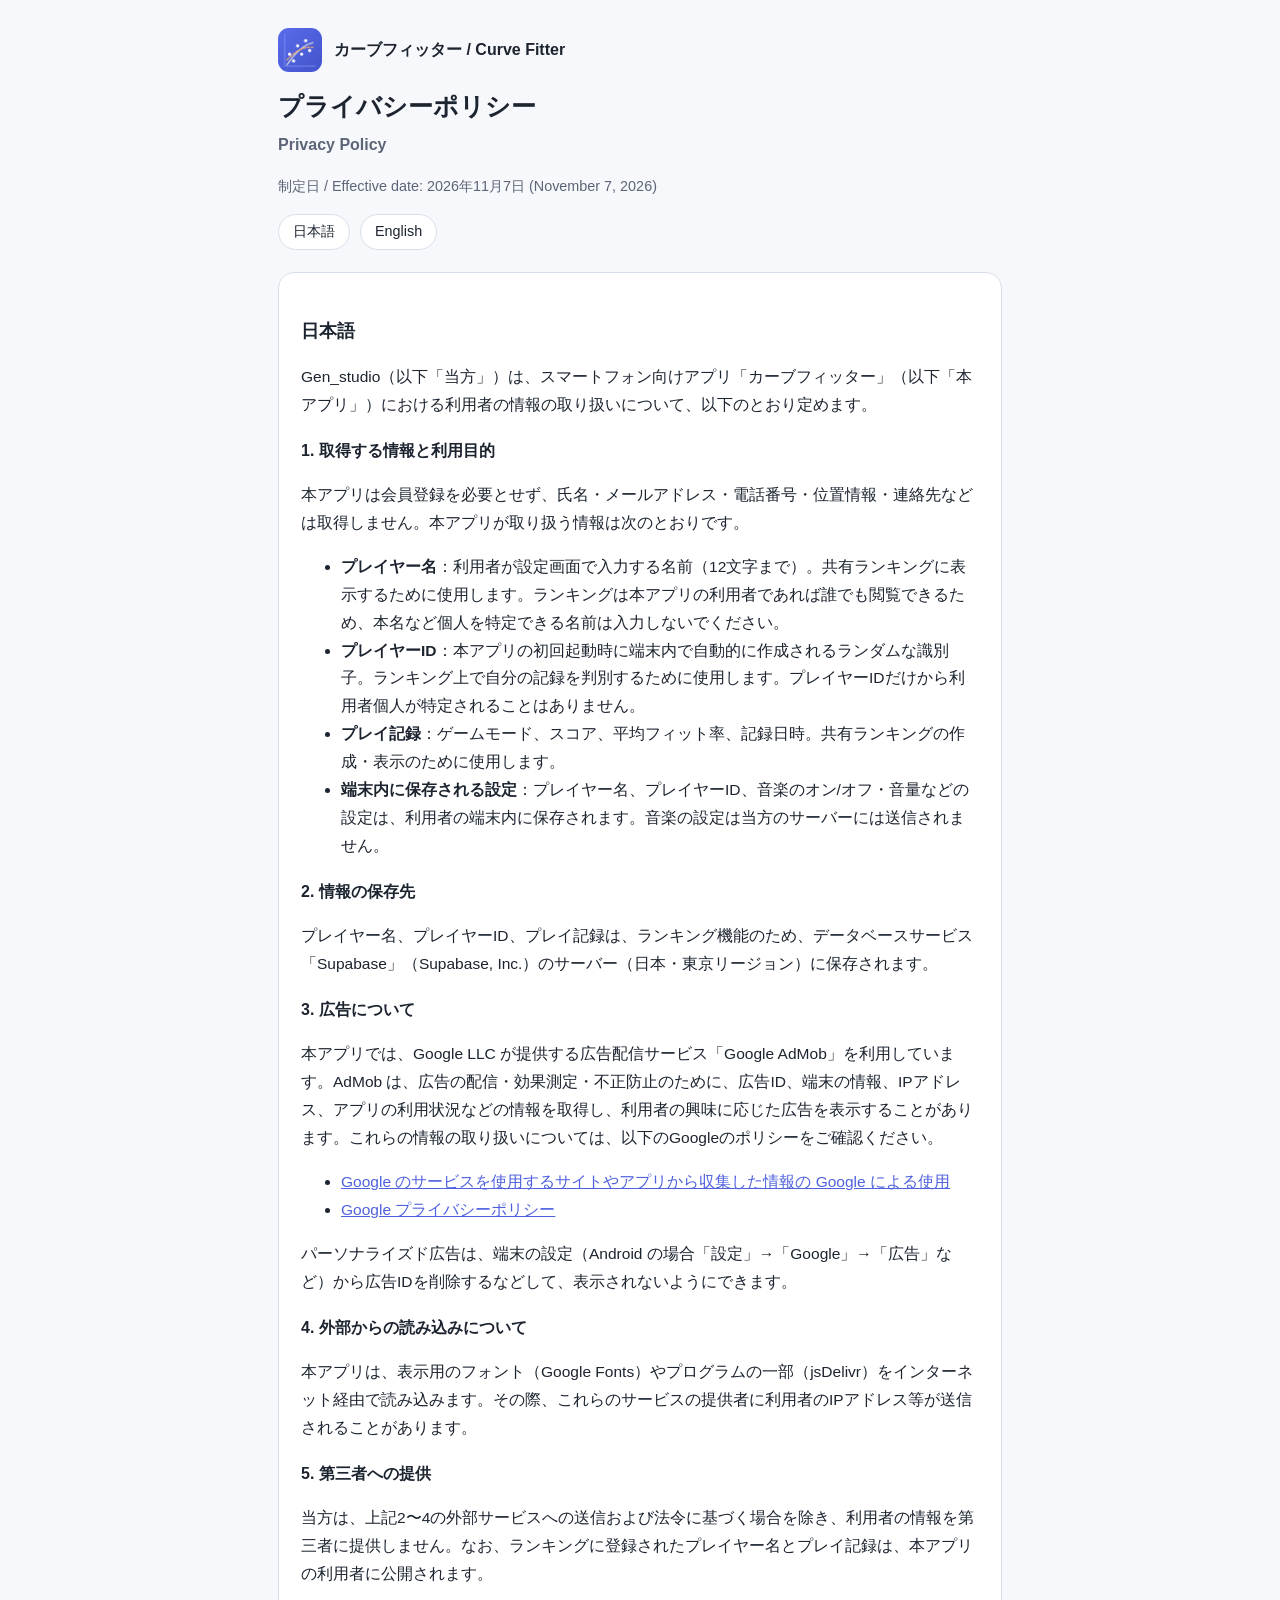
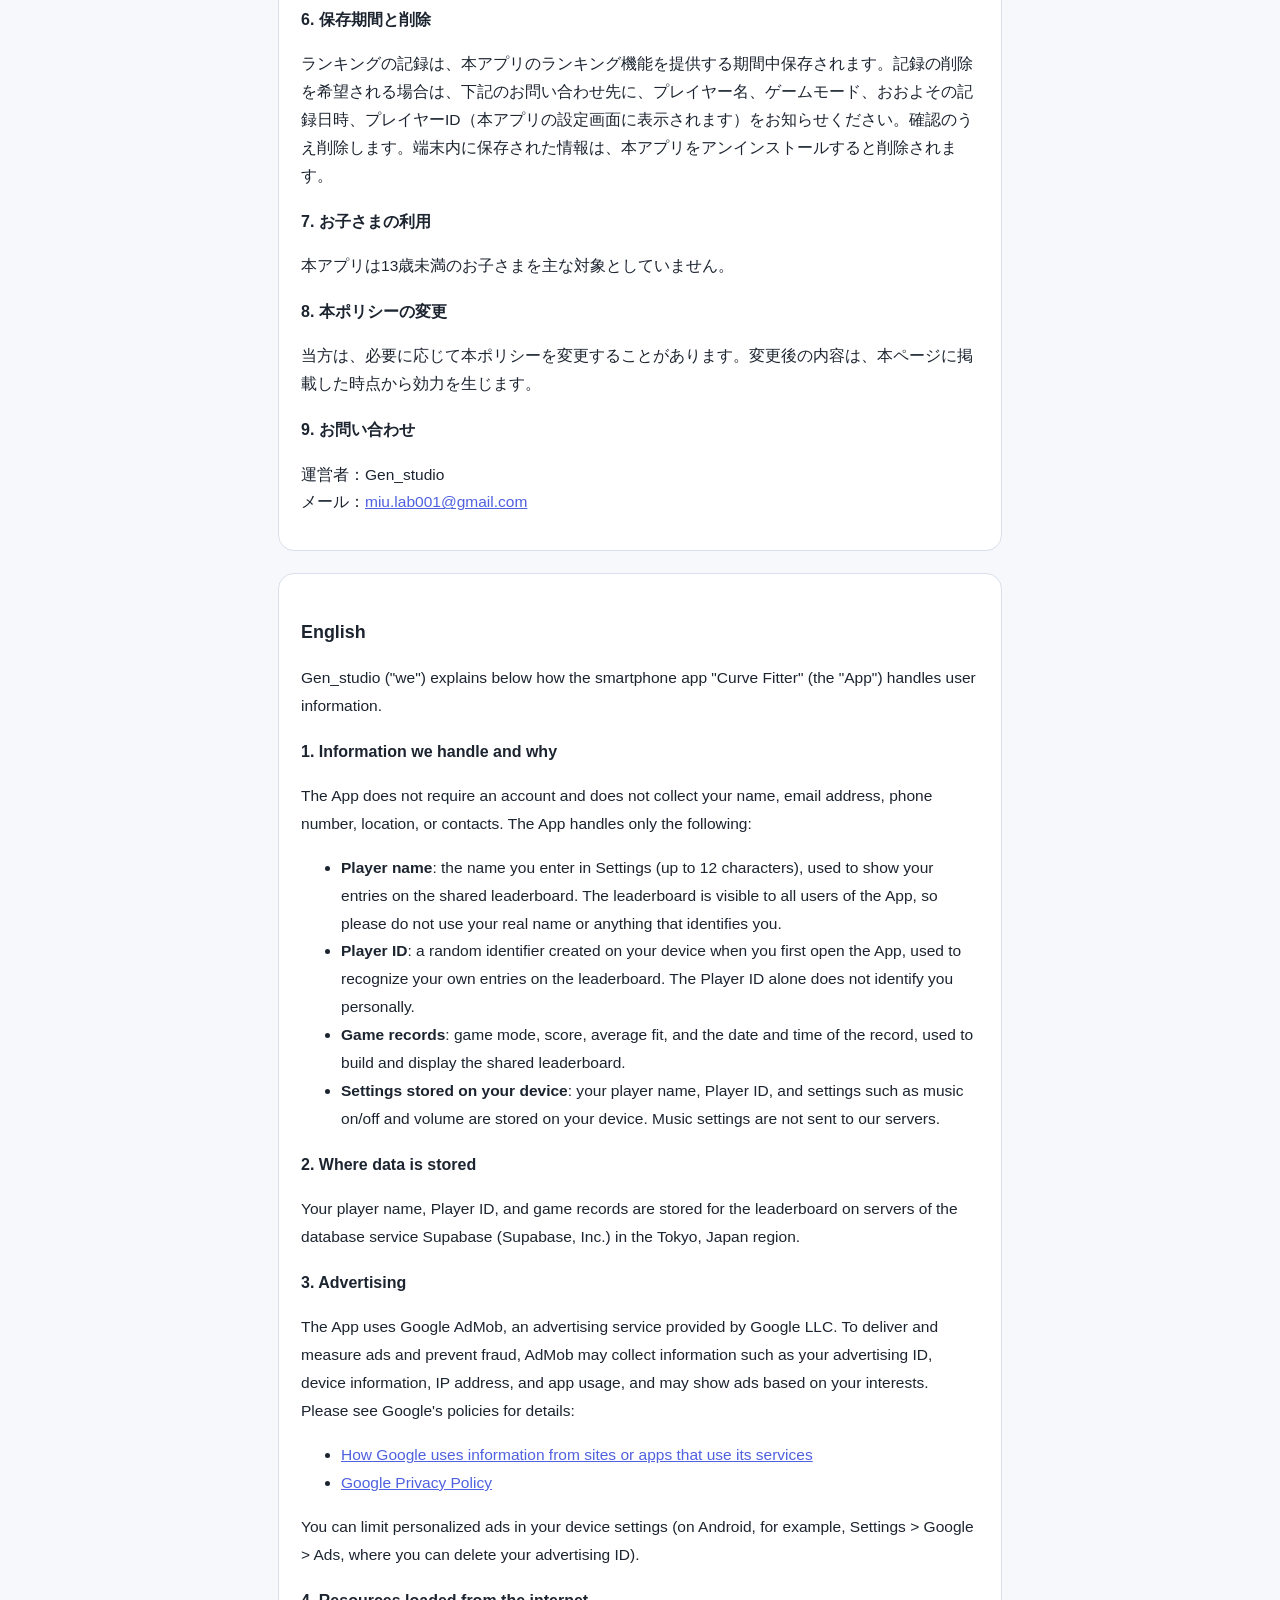
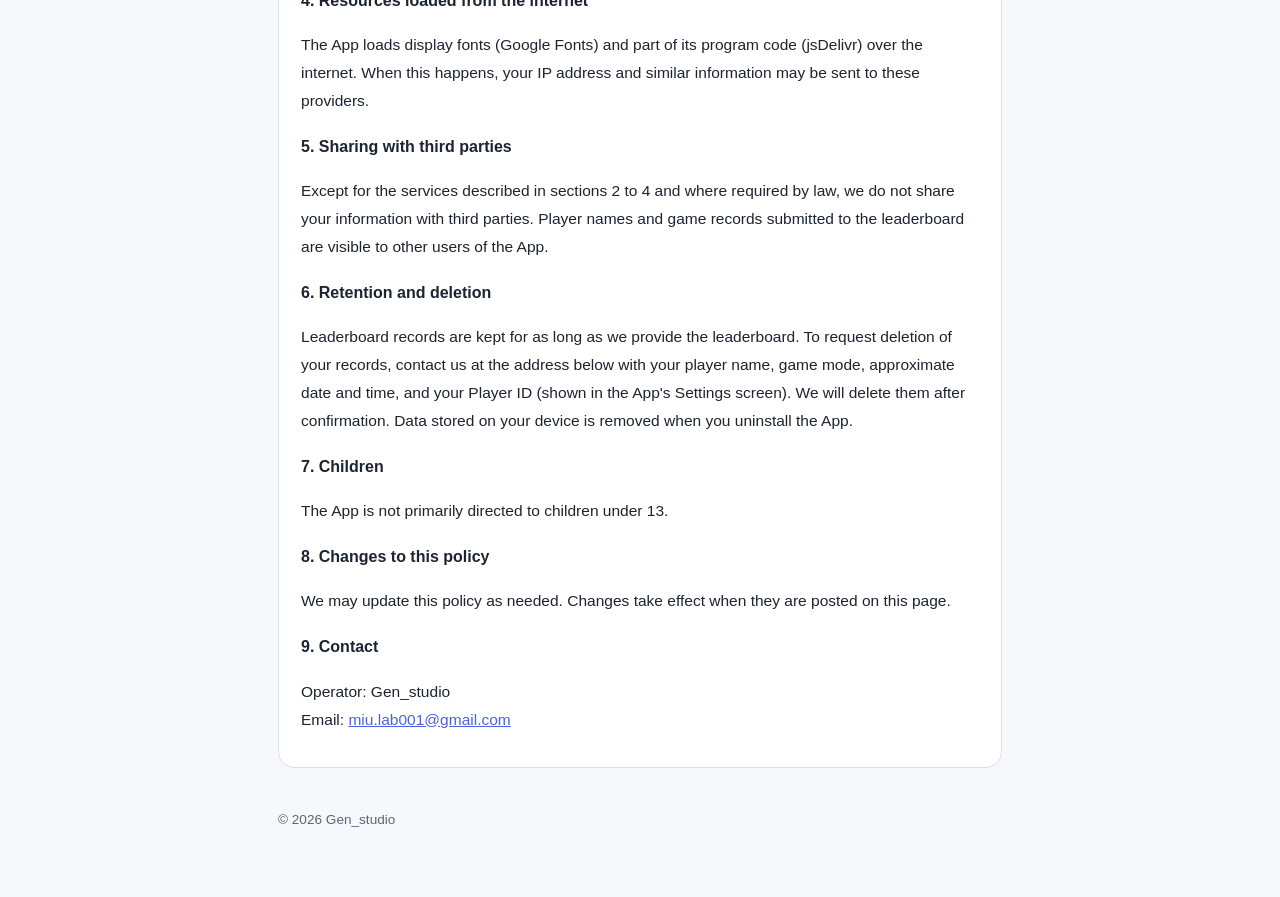
==== curve-fitter/privacy.html @ 66a1e073 "Gen_studioのサイトとカーブフィッターのプライバシーポリシー・利用規約を追加" ====
<!doctype html>
<html lang="ja">
<head>
<meta charset="utf-8">
<meta name="viewport" content="width=device-width, initial-scale=1">
<title>プライバシーポリシー / Privacy Policy - カーブフィッター (Curve Fitter)</title>
<link rel="stylesheet" href="../style.css">
</head>
<body>
<main>
<header class="site"><img src="icon.png" alt=""><a href="./">カーブフィッター / Curve Fitter</a></header>
<h1>プライバシーポリシー<br><span class="meta" style="font-size:1rem">Privacy Policy</span></h1>
<p class="meta">制定日 / Effective date: 2026年11月7日 (November 7, 2026)</p>
<nav class="lang"><a href="#ja">日本語</a><a href="#en">English</a></nav>

<section class="l" id="ja" lang="ja">
<h2 style="border-top:none">日本語</h2>
<p>Gen_studio（以下「当方」）は、スマートフォン向けアプリ「カーブフィッター」（以下「本アプリ」）における利用者の情報の取り扱いについて、以下のとおり定めます。</p>

<h3>1. 取得する情報と利用目的</h3>
<p>本アプリは会員登録を必要とせず、氏名・メールアドレス・電話番号・位置情報・連絡先などは取得しません。本アプリが取り扱う情報は次のとおりです。</p>
<ul>
<li><b>プレイヤー名</b>：利用者が設定画面で入力する名前（12文字まで）。共有ランキングに表示するために使用します。ランキングは本アプリの利用者であれば誰でも閲覧できるため、本名など個人を特定できる名前は入力しないでください。</li>
<li><b>プレイヤーID</b>：本アプリの初回起動時に端末内で自動的に作成されるランダムな識別子。ランキング上で自分の記録を判別するために使用します。プレイヤーIDだけから利用者個人が特定されることはありません。</li>
<li><b>プレイ記録</b>：ゲームモード、スコア、平均フィット率、記録日時。共有ランキングの作成・表示のために使用します。</li>
<li><b>端末内に保存される設定</b>：プレイヤー名、プレイヤーID、音楽のオン/オフ・音量などの設定は、利用者の端末内に保存されます。音楽の設定は当方のサーバーには送信されません。</li>
</ul>

<h3>2. 情報の保存先</h3>
<p>プレイヤー名、プレイヤーID、プレイ記録は、ランキング機能のため、データベースサービス「Supabase」（Supabase, Inc.）のサーバー（日本・東京リージョン）に保存されます。</p>

<h3>3. 広告について</h3>
<p>本アプリでは、Google LLC が提供する広告配信サービス「Google AdMob」を利用しています。AdMob は、広告の配信・効果測定・不正防止のために、広告ID、端末の情報、IPアドレス、アプリの利用状況などの情報を取得し、利用者の興味に応じた広告を表示することがあります。これらの情報の取り扱いについては、以下のGoogleのポリシーをご確認ください。</p>
<ul>
<li><a href="https://policies.google.com/technologies/partner-sites?hl=ja">Google のサービスを使用するサイトやアプリから収集した情報の Google による使用</a></li>
<li><a href="https://policies.google.com/privacy?hl=ja">Google プライバシーポリシー</a></li>
</ul>
<p>パーソナライズド広告は、端末の設定（Android の場合「設定」→「Google」→「広告」など）から広告IDを削除するなどして、表示されないようにできます。</p>

<h3>4. 外部からの読み込みについて</h3>
<p>本アプリは、表示用のフォント（Google Fonts）やプログラムの一部（jsDelivr）をインターネット経由で読み込みます。その際、これらのサービスの提供者に利用者のIPアドレス等が送信されることがあります。</p>

<h3>5. 第三者への提供</h3>
<p>当方は、上記2〜4の外部サービスへの送信および法令に基づく場合を除き、利用者の情報を第三者に提供しません。なお、ランキングに登録されたプレイヤー名とプレイ記録は、本アプリの利用者に公開されます。</p>

<h3>6. 保存期間と削除</h3>
<p>ランキングの記録は、本アプリのランキング機能を提供する期間中保存されます。記録の削除を希望される場合は、下記のお問い合わせ先に、プレイヤー名、ゲームモード、おおよその記録日時、プレイヤーID（本アプリの設定画面に表示されます）をお知らせください。確認のうえ削除します。端末内に保存された情報は、本アプリをアンインストールすると削除されます。</p>

<h3>7. お子さまの利用</h3>
<p>本アプリは13歳未満のお子さまを主な対象としていません。</p>

<h3>8. 本ポリシーの変更</h3>
<p>当方は、必要に応じて本ポリシーを変更することがあります。変更後の内容は、本ページに掲載した時点から効力を生じます。</p>

<h3>9. お問い合わせ</h3>
<p>運営者：Gen_studio<br>メール：<a href="mailto:miu.lab001@gmail.com">miu.lab001@gmail.com</a></p>
</section>

<section class="l" id="en" lang="en">
<h2 style="border-top:none">English</h2>
<p>Gen_studio ("we") explains below how the smartphone app "Curve Fitter" (the "App") handles user information.</p>

<h3>1. Information we handle and why</h3>
<p>The App does not require an account and does not collect your name, email address, phone number, location, or contacts. The App handles only the following:</p>
<ul>
<li><b>Player name</b>: the name you enter in Settings (up to 12 characters), used to show your entries on the shared leaderboard. The leaderboard is visible to all users of the App, so please do not use your real name or anything that identifies you.</li>
<li><b>Player ID</b>: a random identifier created on your device when you first open the App, used to recognize your own entries on the leaderboard. The Player ID alone does not identify you personally.</li>
<li><b>Game records</b>: game mode, score, average fit, and the date and time of the record, used to build and display the shared leaderboard.</li>
<li><b>Settings stored on your device</b>: your player name, Player ID, and settings such as music on/off and volume are stored on your device. Music settings are not sent to our servers.</li>
</ul>

<h3>2. Where data is stored</h3>
<p>Your player name, Player ID, and game records are stored for the leaderboard on servers of the database service Supabase (Supabase, Inc.) in the Tokyo, Japan region.</p>

<h3>3. Advertising</h3>
<p>The App uses Google AdMob, an advertising service provided by Google LLC. To deliver and measure ads and prevent fraud, AdMob may collect information such as your advertising ID, device information, IP address, and app usage, and may show ads based on your interests. Please see Google's policies for details:</p>
<ul>
<li><a href="https://policies.google.com/technologies/partner-sites?hl=en">How Google uses information from sites or apps that use its services</a></li>
<li><a href="https://policies.google.com/privacy?hl=en">Google Privacy Policy</a></li>
</ul>
<p>You can limit personalized ads in your device settings (on Android, for example, Settings &gt; Google &gt; Ads, where you can delete your advertising ID).</p>

<h3>4. Resources loaded from the internet</h3>
<p>The App loads display fonts (Google Fonts) and part of its program code (jsDelivr) over the internet. When this happens, your IP address and similar information may be sent to these providers.</p>

<h3>5. Sharing with third parties</h3>
<p>Except for the services described in sections 2 to 4 and where required by law, we do not share your information with third parties. Player names and game records submitted to the leaderboard are visible to other users of the App.</p>

<h3>6. Retention and deletion</h3>
<p>Leaderboard records are kept for as long as we provide the leaderboard. To request deletion of your records, contact us at the address below with your player name, game mode, approximate date and time, and your Player ID (shown in the App's Settings screen). We will delete them after confirmation. Data stored on your device is removed when you uninstall the App.</p>

<h3>7. Children</h3>
<p>The App is not primarily directed to children under 13.</p>

<h3>8. Changes to this policy</h3>
<p>We may update this policy as needed. Changes take effect when they are posted on this page.</p>

<h3>9. Contact</h3>
<p>Operator: Gen_studio<br>Email: <a href="mailto:miu.lab001@gmail.com">miu.lab001@gmail.com</a></p>
</section>

<footer>© 2026 Gen_studio</footer>
</main>
</body>
</html>
---- style.css ----
:root{--bg:#f7f8fb;--card:#ffffff;--ink:#1c2430;--soft:#5b6577;--line:#d9dfea;--accent:#4f61de}
@media (prefers-color-scheme: dark){:root{--bg:#12151d;--card:#1b2029;--ink:#e9edf5;--soft:#9aa4ba;--line:#2c3444;--accent:#8b9bff}}
*{box-sizing:border-box}
body{margin:0;background:var(--bg);color:var(--ink);font-family:-apple-system,BlinkMacSystemFont,"Hiragino Sans","Noto Sans JP","Segoe UI",sans-serif;line-height:1.8}
main{max-width:760px;margin:0 auto;padding:28px 18px 64px}
header.site{display:flex;align-items:center;gap:12px;margin-bottom:8px}
header.site img{width:44px;height:44px;border-radius:11px}
header.site a{color:var(--ink);text-decoration:none;font-weight:700}
h1{font-size:1.55rem;line-height:1.4;margin:18px 0 4px}
h2{font-size:1.12rem;margin:30px 0 6px;padding-top:6px;border-top:1px solid var(--line)}
h3{font-size:1rem;margin:18px 0 4px}
p,li{font-size:.97rem}
.meta{color:var(--soft);font-size:.9rem}
.lang{display:flex;gap:10px;margin:14px 0 6px}
.lang a{border:1px solid var(--line);background:var(--card);color:var(--ink);padding:4px 14px;border-radius:999px;text-decoration:none;font-size:.9rem}
a{color:var(--accent);word-break:break-all}
section.l{background:var(--card);border:1px solid var(--line);border-radius:16px;padding:6px 22px 18px;margin-top:22px}
.apps a.app{display:flex;gap:14px;align-items:center;background:var(--card);border:1px solid var(--line);border-radius:16px;padding:14px 16px;color:var(--ink);text-decoration:none;margin-top:12px}
.apps img{width:64px;height:64px;border-radius:15px}
footer{margin-top:40px;color:var(--soft);font-size:.85rem}
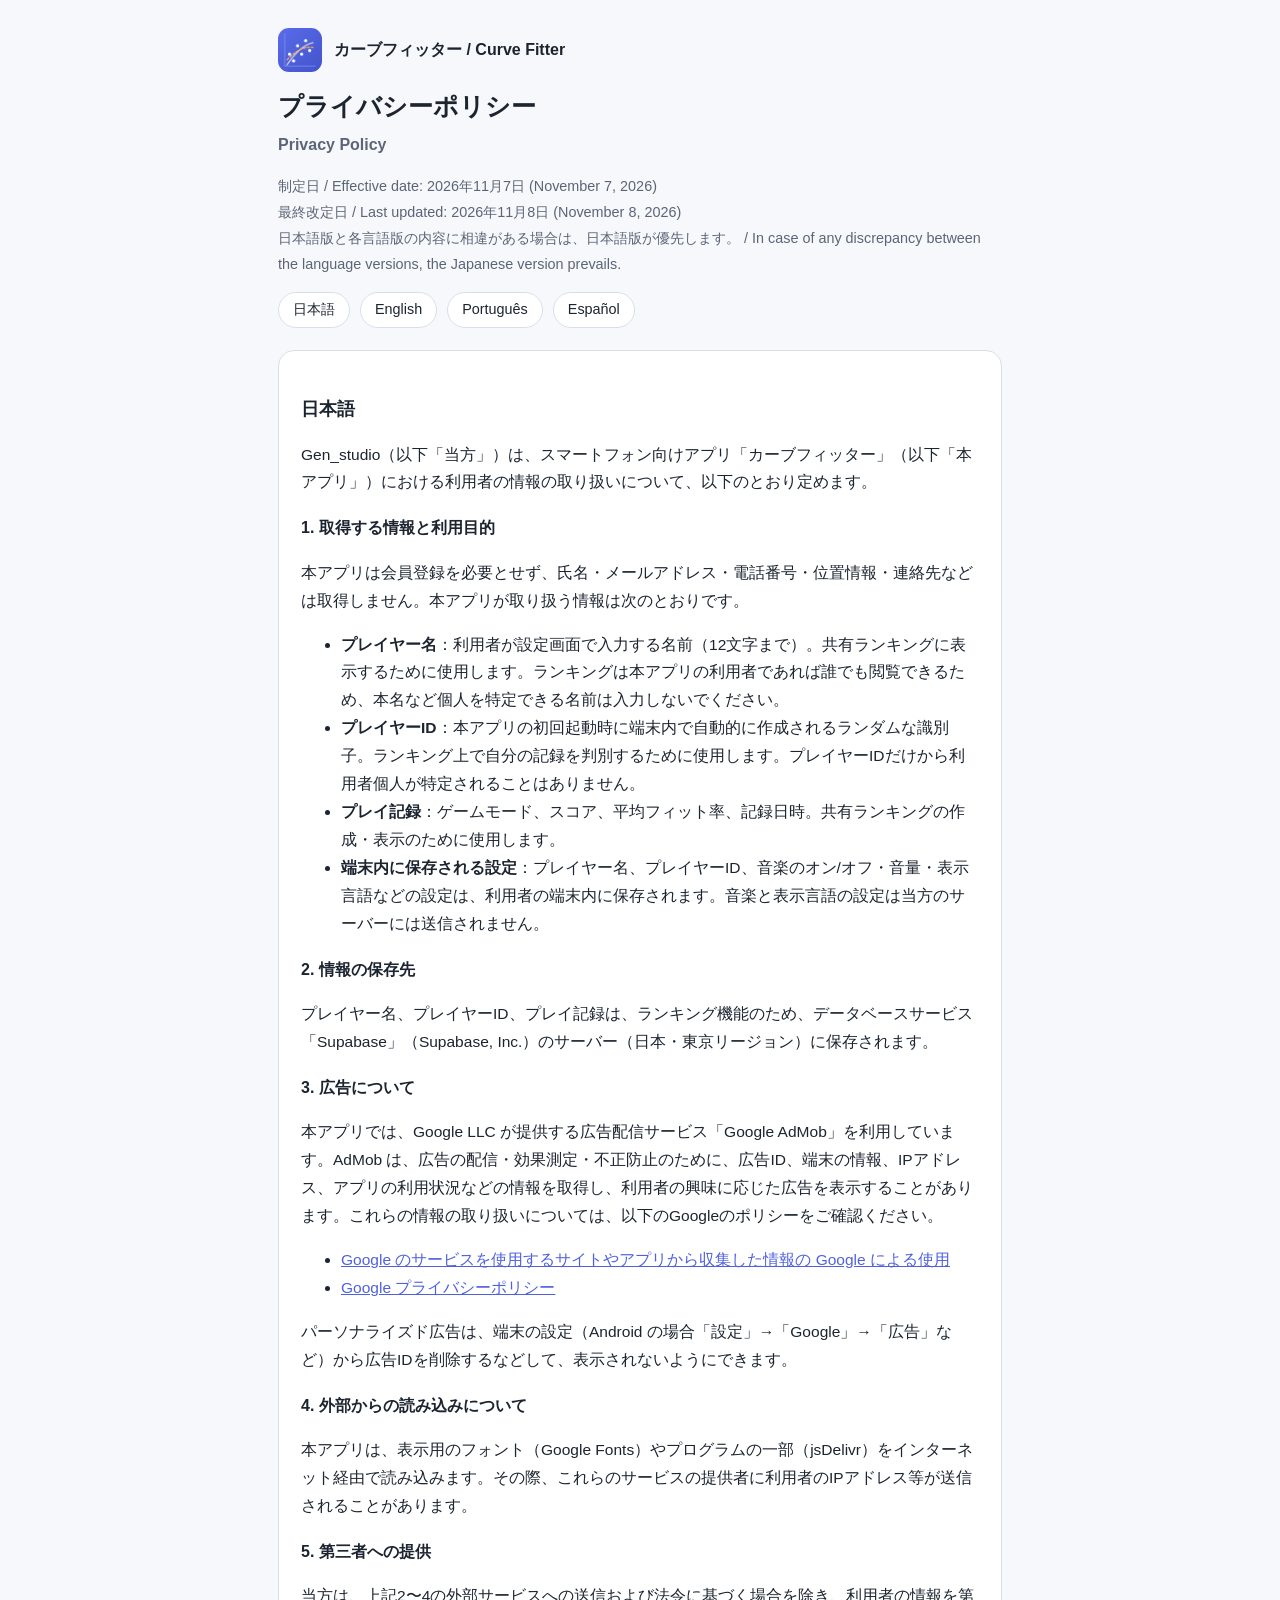
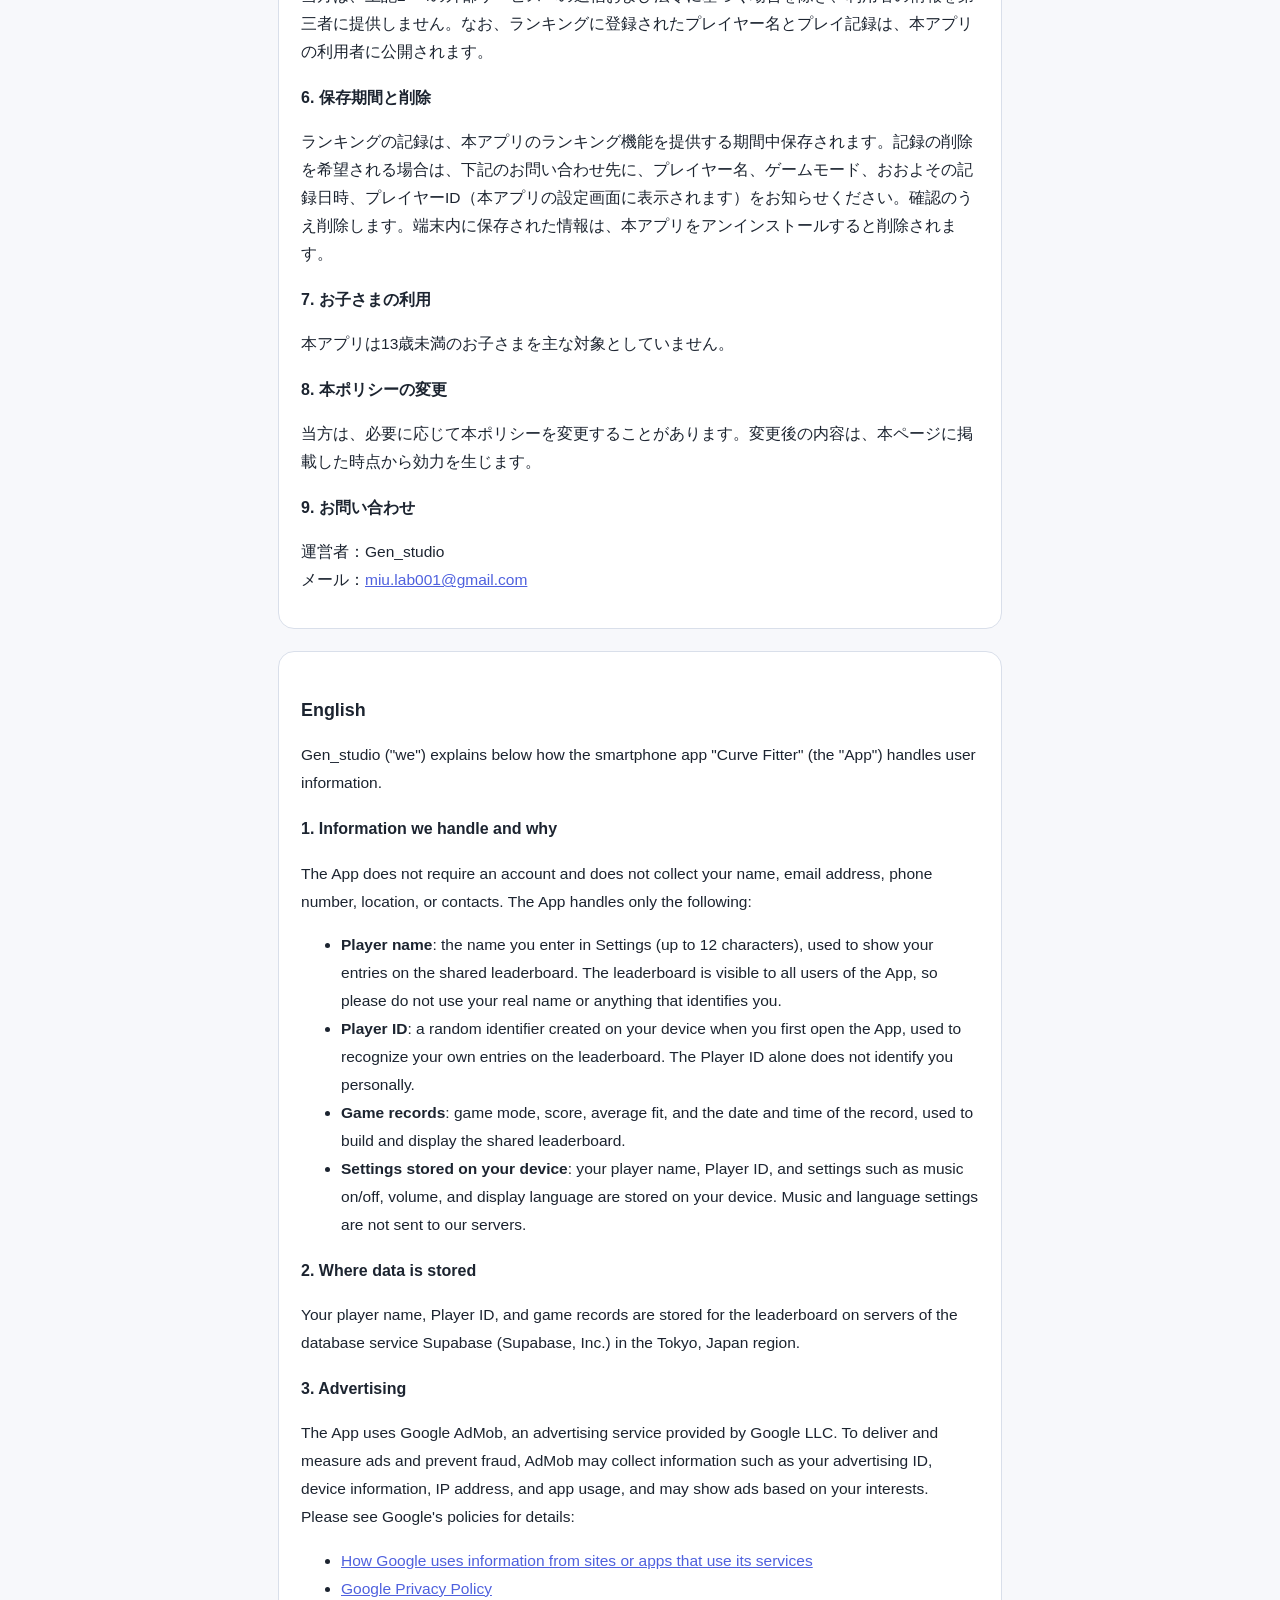
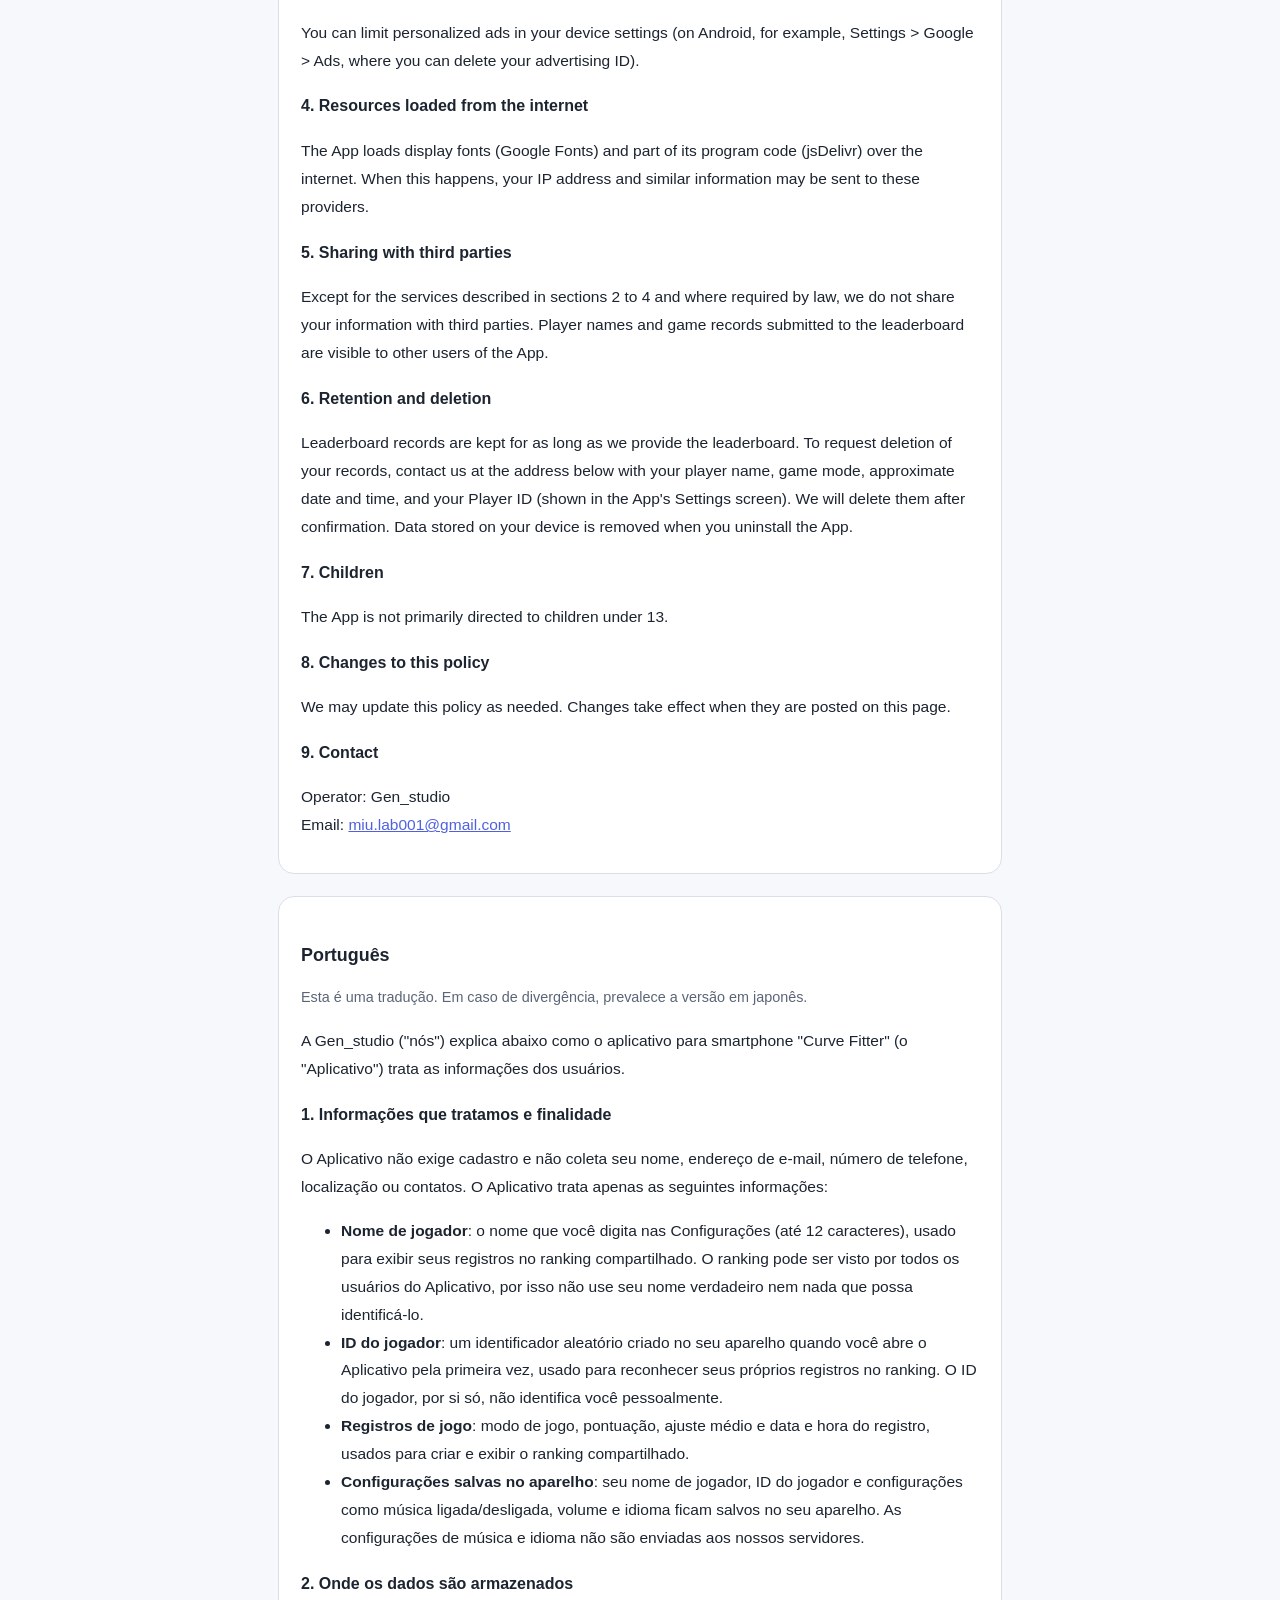
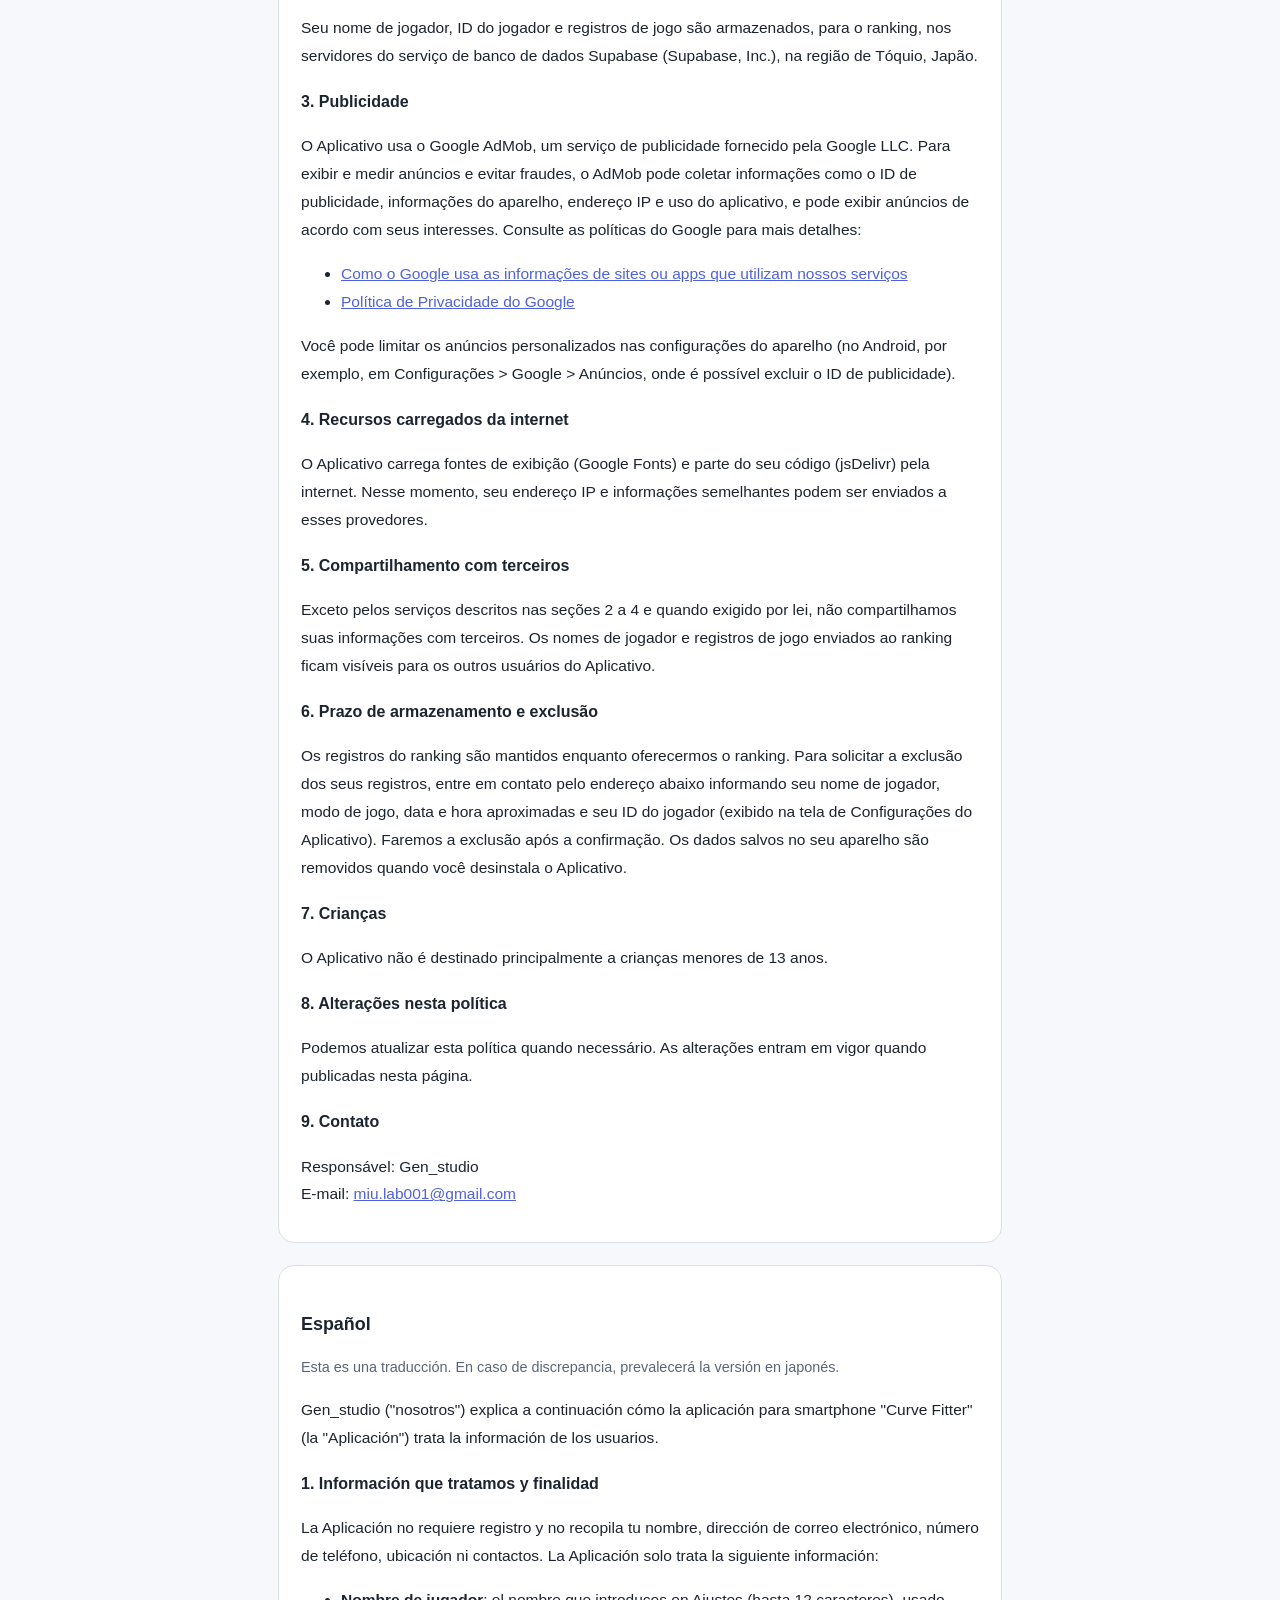
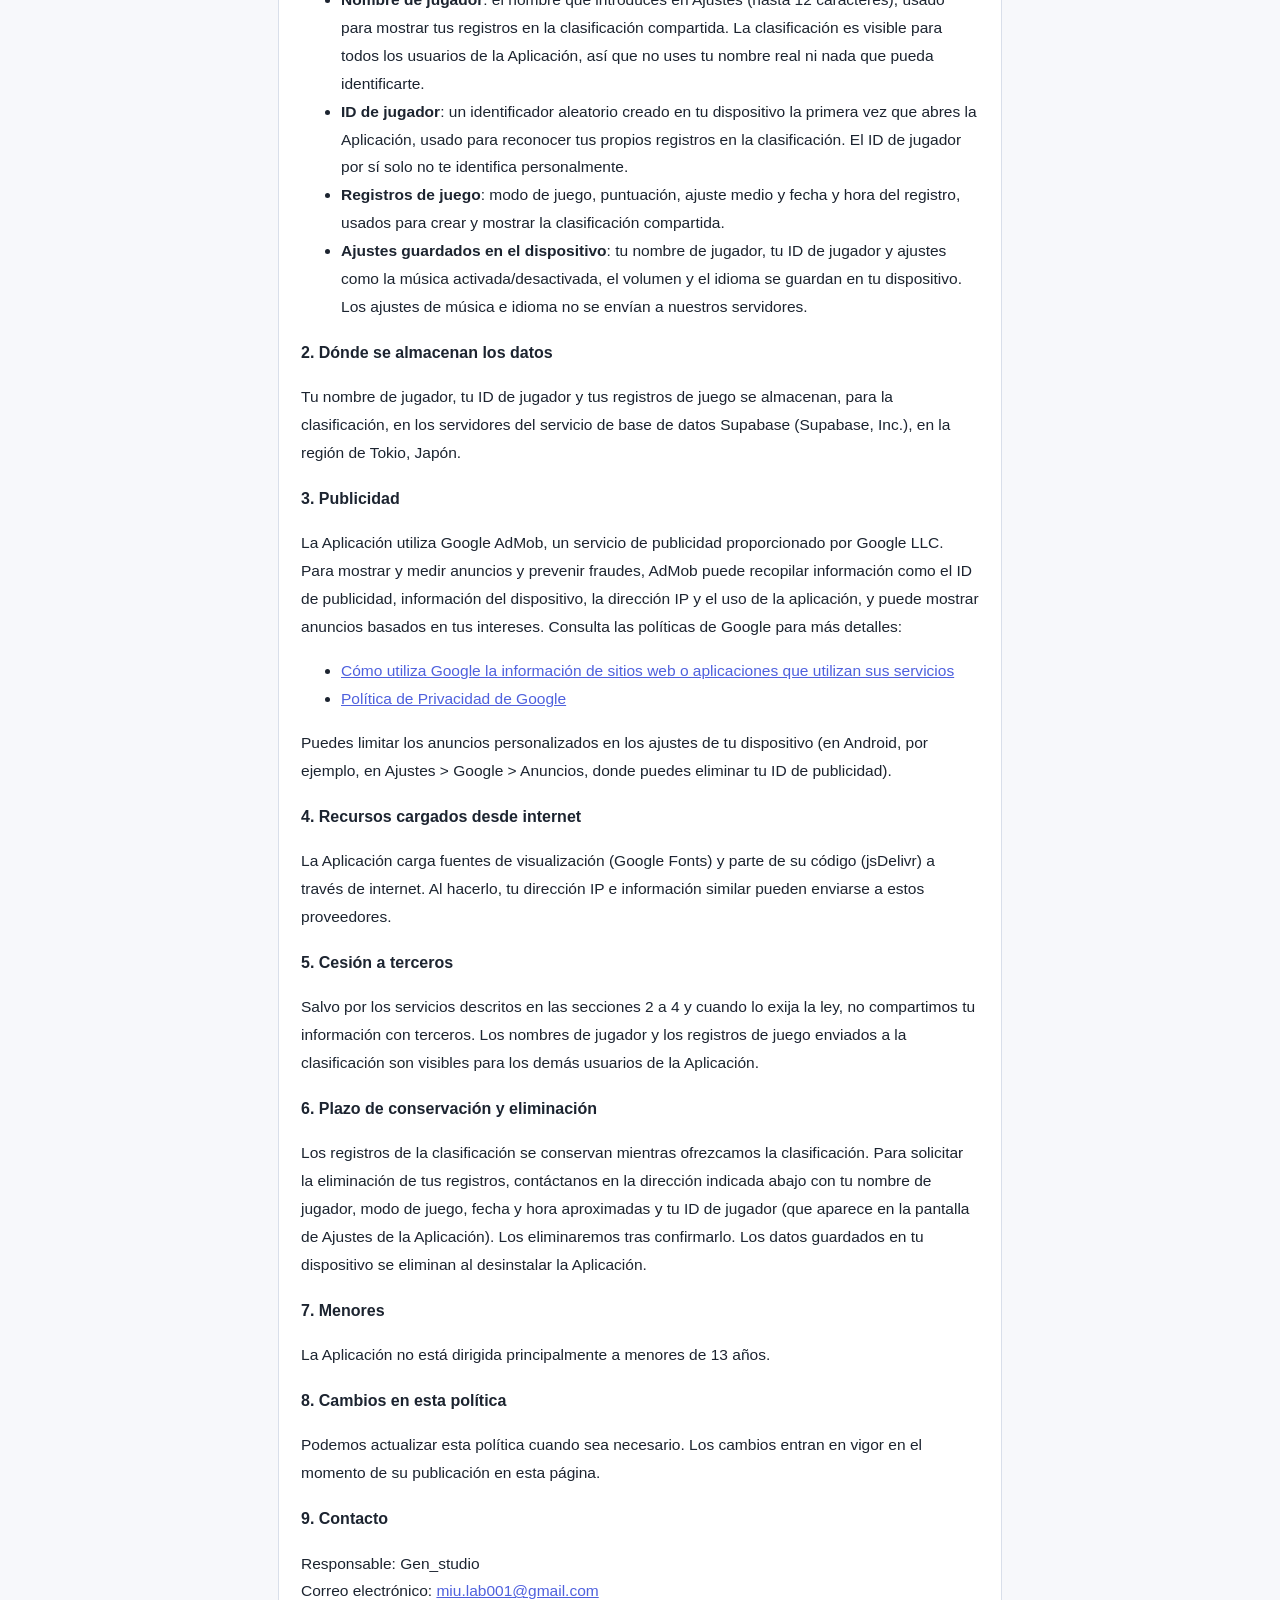
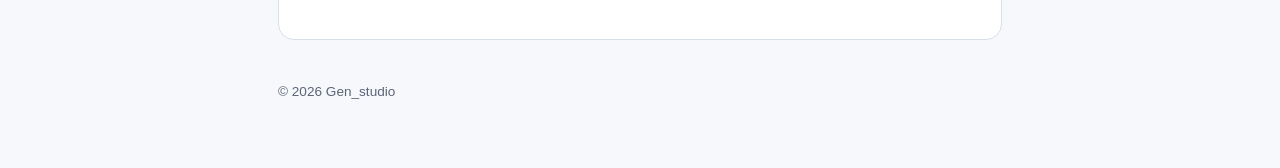
==== commit d421beff: "Add Portuguese and Spanish versions of privacy policy and terms" ====
--- a/curve-fitter/privacy.html
+++ b/curve-fitter/privacy.html
@@ -3,15 +3,15 @@
 <head>
 <meta charset="utf-8">
 <meta name="viewport" content="width=device-width, initial-scale=1">
-<title>プライバシーポリシー / Privacy Policy - カーブフィッター (Curve Fitter)</title>
+<title>プライバシーポリシー / Privacy Policy / Política de Privacidad - カーブフィッター (Curve Fitter)</title>
 <link rel="stylesheet" href="../style.css">
 </head>
 <body>
 <main>
 <header class="site"><img src="icon.png" alt=""><a href="./">カーブフィッター / Curve Fitter</a></header>
 <h1>プライバシーポリシー<br><span class="meta" style="font-size:1rem">Privacy Policy</span></h1>
-<p class="meta">制定日 / Effective date: 2026年11月7日 (November 7, 2026)</p>
-<nav class="lang"><a href="#ja">日本語</a><a href="#en">English</a></nav>
+<p class="meta">制定日 / Effective date: 2026年11月7日 (November 7, 2026)<br>最終改定日 / Last updated: 2026年11月8日 (November 8, 2026)<br>日本語版と各言語版の内容に相違がある場合は、日本語版が優先します。 / In case of any discrepancy between the language versions, the Japanese version prevails.</p>
+<nav class="lang"><a href="#ja">日本語</a><a href="#en">English</a><a href="#pt">Português</a><a href="#es">Español</a></nav>
 
 <section class="l" id="ja" lang="ja">
 <h2 style="border-top:none">日本語</h2>
@@ -23,7 +23,7 @@
 <li><b>プレイヤー名</b>：利用者が設定画面で入力する名前（12文字まで）。共有ランキングに表示するために使用します。ランキングは本アプリの利用者であれば誰でも閲覧できるため、本名など個人を特定できる名前は入力しないでください。</li>
 <li><b>プレイヤーID</b>：本アプリの初回起動時に端末内で自動的に作成されるランダムな識別子。ランキング上で自分の記録を判別するために使用します。プレイヤーIDだけから利用者個人が特定されることはありません。</li>
 <li><b>プレイ記録</b>：ゲームモード、スコア、平均フィット率、記録日時。共有ランキングの作成・表示のために使用します。</li>
-<li><b>端末内に保存される設定</b>：プレイヤー名、プレイヤーID、音楽のオン/オフ・音量などの設定は、利用者の端末内に保存されます。音楽の設定は当方のサーバーには送信されません。</li>
+<li><b>端末内に保存される設定</b>：プレイヤー名、プレイヤーID、音楽のオン/オフ・音量・表示言語などの設定は、利用者の端末内に保存されます。音楽と表示言語の設定は当方のサーバーには送信されません。</li>
 </ul>
 
 <h3>2. 情報の保存先</h3>
@@ -66,7 +66,7 @@
 <li><b>Player name</b>: the name you enter in Settings (up to 12 characters), used to show your entries on the shared leaderboard. The leaderboard is visible to all users of the App, so please do not use your real name or anything that identifies you.</li>
 <li><b>Player ID</b>: a random identifier created on your device when you first open the App, used to recognize your own entries on the leaderboard. The Player ID alone does not identify you personally.</li>
 <li><b>Game records</b>: game mode, score, average fit, and the date and time of the record, used to build and display the shared leaderboard.</li>
-<li><b>Settings stored on your device</b>: your player name, Player ID, and settings such as music on/off and volume are stored on your device. Music settings are not sent to our servers.</li>
+<li><b>Settings stored on your device</b>: your player name, Player ID, and settings such as music on/off, volume, and display language are stored on your device. Music and language settings are not sent to our servers.</li>
 </ul>
 
 <h3>2. Where data is stored</h3>
@@ -99,6 +99,94 @@
 <p>Operator: Gen_studio<br>Email: <a href="mailto:miu.lab001@gmail.com">miu.lab001@gmail.com</a></p>
 </section>
 
+<section class="l" id="pt" lang="pt">
+<h2 style="border-top:none">Português</h2>
+<p class="meta">Esta é uma tradução. Em caso de divergência, prevalece a versão em japonês.</p>
+<p>A Gen_studio ("nós") explica abaixo como o aplicativo para smartphone "Curve Fitter" (o "Aplicativo") trata as informações dos usuários.</p>
+
+<h3>1. Informações que tratamos e finalidade</h3>
+<p>O Aplicativo não exige cadastro e não coleta seu nome, endereço de e-mail, número de telefone, localização ou contatos. O Aplicativo trata apenas as seguintes informações:</p>
+<ul>
+<li><b>Nome de jogador</b>: o nome que você digita nas Configurações (até 12 caracteres), usado para exibir seus registros no ranking compartilhado. O ranking pode ser visto por todos os usuários do Aplicativo, por isso não use seu nome verdadeiro nem nada que possa identificá-lo.</li>
+<li><b>ID do jogador</b>: um identificador aleatório criado no seu aparelho quando você abre o Aplicativo pela primeira vez, usado para reconhecer seus próprios registros no ranking. O ID do jogador, por si só, não identifica você pessoalmente.</li>
+<li><b>Registros de jogo</b>: modo de jogo, pontuação, ajuste médio e data e hora do registro, usados para criar e exibir o ranking compartilhado.</li>
+<li><b>Configurações salvas no aparelho</b>: seu nome de jogador, ID do jogador e configurações como música ligada/desligada, volume e idioma ficam salvos no seu aparelho. As configurações de música e idioma não são enviadas aos nossos servidores.</li>
+</ul>
+
+<h3>2. Onde os dados são armazenados</h3>
+<p>Seu nome de jogador, ID do jogador e registros de jogo são armazenados, para o ranking, nos servidores do serviço de banco de dados Supabase (Supabase, Inc.), na região de Tóquio, Japão.</p>
+
+<h3>3. Publicidade</h3>
+<p>O Aplicativo usa o Google AdMob, um serviço de publicidade fornecido pela Google LLC. Para exibir e medir anúncios e evitar fraudes, o AdMob pode coletar informações como o ID de publicidade, informações do aparelho, endereço IP e uso do aplicativo, e pode exibir anúncios de acordo com seus interesses. Consulte as políticas do Google para mais detalhes:</p>
+<ul>
+<li><a href="https://policies.google.com/technologies/partner-sites?hl=pt-BR">Como o Google usa as informações de sites ou apps que utilizam nossos serviços</a></li>
+<li><a href="https://policies.google.com/privacy?hl=pt-BR">Política de Privacidade do Google</a></li>
+</ul>
+<p>Você pode limitar os anúncios personalizados nas configurações do aparelho (no Android, por exemplo, em Configurações &gt; Google &gt; Anúncios, onde é possível excluir o ID de publicidade).</p>
+
+<h3>4. Recursos carregados da internet</h3>
+<p>O Aplicativo carrega fontes de exibição (Google Fonts) e parte do seu código (jsDelivr) pela internet. Nesse momento, seu endereço IP e informações semelhantes podem ser enviados a esses provedores.</p>
+
+<h3>5. Compartilhamento com terceiros</h3>
+<p>Exceto pelos serviços descritos nas seções 2 a 4 e quando exigido por lei, não compartilhamos suas informações com terceiros. Os nomes de jogador e registros de jogo enviados ao ranking ficam visíveis para os outros usuários do Aplicativo.</p>
+
+<h3>6. Prazo de armazenamento e exclusão</h3>
+<p>Os registros do ranking são mantidos enquanto oferecermos o ranking. Para solicitar a exclusão dos seus registros, entre em contato pelo endereço abaixo informando seu nome de jogador, modo de jogo, data e hora aproximadas e seu ID do jogador (exibido na tela de Configurações do Aplicativo). Faremos a exclusão após a confirmação. Os dados salvos no seu aparelho são removidos quando você desinstala o Aplicativo.</p>
+
+<h3>7. Crianças</h3>
+<p>O Aplicativo não é destinado principalmente a crianças menores de 13 anos.</p>
+
+<h3>8. Alterações nesta política</h3>
+<p>Podemos atualizar esta política quando necessário. As alterações entram em vigor quando publicadas nesta página.</p>
+
+<h3>9. Contato</h3>
+<p>Responsável: Gen_studio<br>E-mail: <a href="mailto:miu.lab001@gmail.com">miu.lab001@gmail.com</a></p>
+</section>
+
+<section class="l" id="es" lang="es">
+<h2 style="border-top:none">Español</h2>
+<p class="meta">Esta es una traducción. En caso de discrepancia, prevalecerá la versión en japonés.</p>
+<p>Gen_studio ("nosotros") explica a continuación cómo la aplicación para smartphone "Curve Fitter" (la "Aplicación") trata la información de los usuarios.</p>
+
+<h3>1. Información que tratamos y finalidad</h3>
+<p>La Aplicación no requiere registro y no recopila tu nombre, dirección de correo electrónico, número de teléfono, ubicación ni contactos. La Aplicación solo trata la siguiente información:</p>
+<ul>
+<li><b>Nombre de jugador</b>: el nombre que introduces en Ajustes (hasta 12 caracteres), usado para mostrar tus registros en la clasificación compartida. La clasificación es visible para todos los usuarios de la Aplicación, así que no uses tu nombre real ni nada que pueda identificarte.</li>
+<li><b>ID de jugador</b>: un identificador aleatorio creado en tu dispositivo la primera vez que abres la Aplicación, usado para reconocer tus propios registros en la clasificación. El ID de jugador por sí solo no te identifica personalmente.</li>
+<li><b>Registros de juego</b>: modo de juego, puntuación, ajuste medio y fecha y hora del registro, usados para crear y mostrar la clasificación compartida.</li>
+<li><b>Ajustes guardados en el dispositivo</b>: tu nombre de jugador, tu ID de jugador y ajustes como la música activada/desactivada, el volumen y el idioma se guardan en tu dispositivo. Los ajustes de música e idioma no se envían a nuestros servidores.</li>
+</ul>
+
+<h3>2. Dónde se almacenan los datos</h3>
+<p>Tu nombre de jugador, tu ID de jugador y tus registros de juego se almacenan, para la clasificación, en los servidores del servicio de base de datos Supabase (Supabase, Inc.), en la región de Tokio, Japón.</p>
+
+<h3>3. Publicidad</h3>
+<p>La Aplicación utiliza Google AdMob, un servicio de publicidad proporcionado por Google LLC. Para mostrar y medir anuncios y prevenir fraudes, AdMob puede recopilar información como el ID de publicidad, información del dispositivo, la dirección IP y el uso de la aplicación, y puede mostrar anuncios basados en tus intereses. Consulta las políticas de Google para más detalles:</p>
+<ul>
+<li><a href="https://policies.google.com/technologies/partner-sites?hl=es">Cómo utiliza Google la información de sitios web o aplicaciones que utilizan sus servicios</a></li>
+<li><a href="https://policies.google.com/privacy?hl=es">Política de Privacidad de Google</a></li>
+</ul>
+<p>Puedes limitar los anuncios personalizados en los ajustes de tu dispositivo (en Android, por ejemplo, en Ajustes &gt; Google &gt; Anuncios, donde puedes eliminar tu ID de publicidad).</p>
+
+<h3>4. Recursos cargados desde internet</h3>
+<p>La Aplicación carga fuentes de visualización (Google Fonts) y parte de su código (jsDelivr) a través de internet. Al hacerlo, tu dirección IP e información similar pueden enviarse a estos proveedores.</p>
+
+<h3>5. Cesión a terceros</h3>
+<p>Salvo por los servicios descritos en las secciones 2 a 4 y cuando lo exija la ley, no compartimos tu información con terceros. Los nombres de jugador y los registros de juego enviados a la clasificación son visibles para los demás usuarios de la Aplicación.</p>
+
+<h3>6. Plazo de conservación y eliminación</h3>
+<p>Los registros de la clasificación se conservan mientras ofrezcamos la clasificación. Para solicitar la eliminación de tus registros, contáctanos en la dirección indicada abajo con tu nombre de jugador, modo de juego, fecha y hora aproximadas y tu ID de jugador (que aparece en la pantalla de Ajustes de la Aplicación). Los eliminaremos tras confirmarlo. Los datos guardados en tu dispositivo se eliminan al desinstalar la Aplicación.</p>
+
+<h3>7. Menores</h3>
+<p>La Aplicación no está dirigida principalmente a menores de 13 años.</p>
+
+<h3>8. Cambios en esta política</h3>
+<p>Podemos actualizar esta política cuando sea necesario. Los cambios entran en vigor en el momento de su publicación en esta página.</p>
+
+<h3>9. Contacto</h3>
+<p>Responsable: Gen_studio<br>Correo electrónico: <a href="mailto:miu.lab001@gmail.com">miu.lab001@gmail.com</a></p>
+</section>
+
 <footer>© 2026 Gen_studio</footer>
 </main>
 </body>
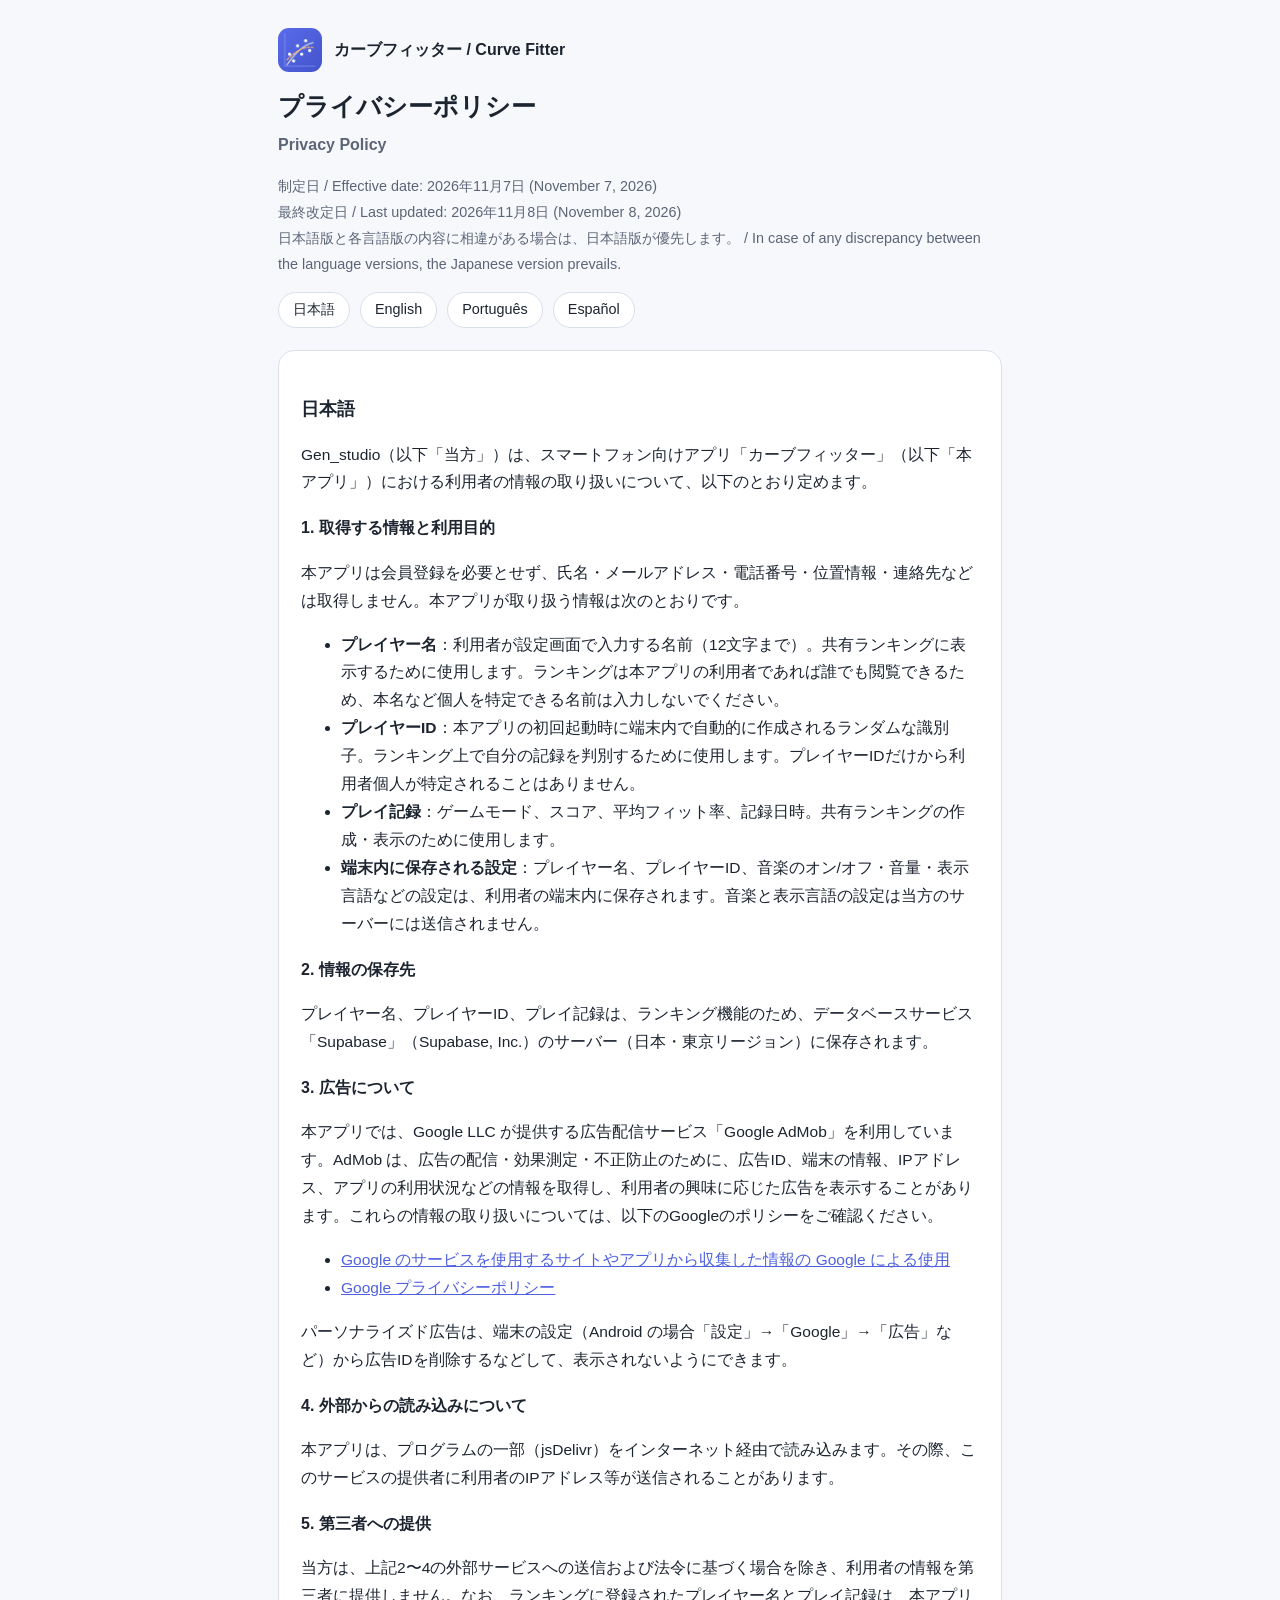
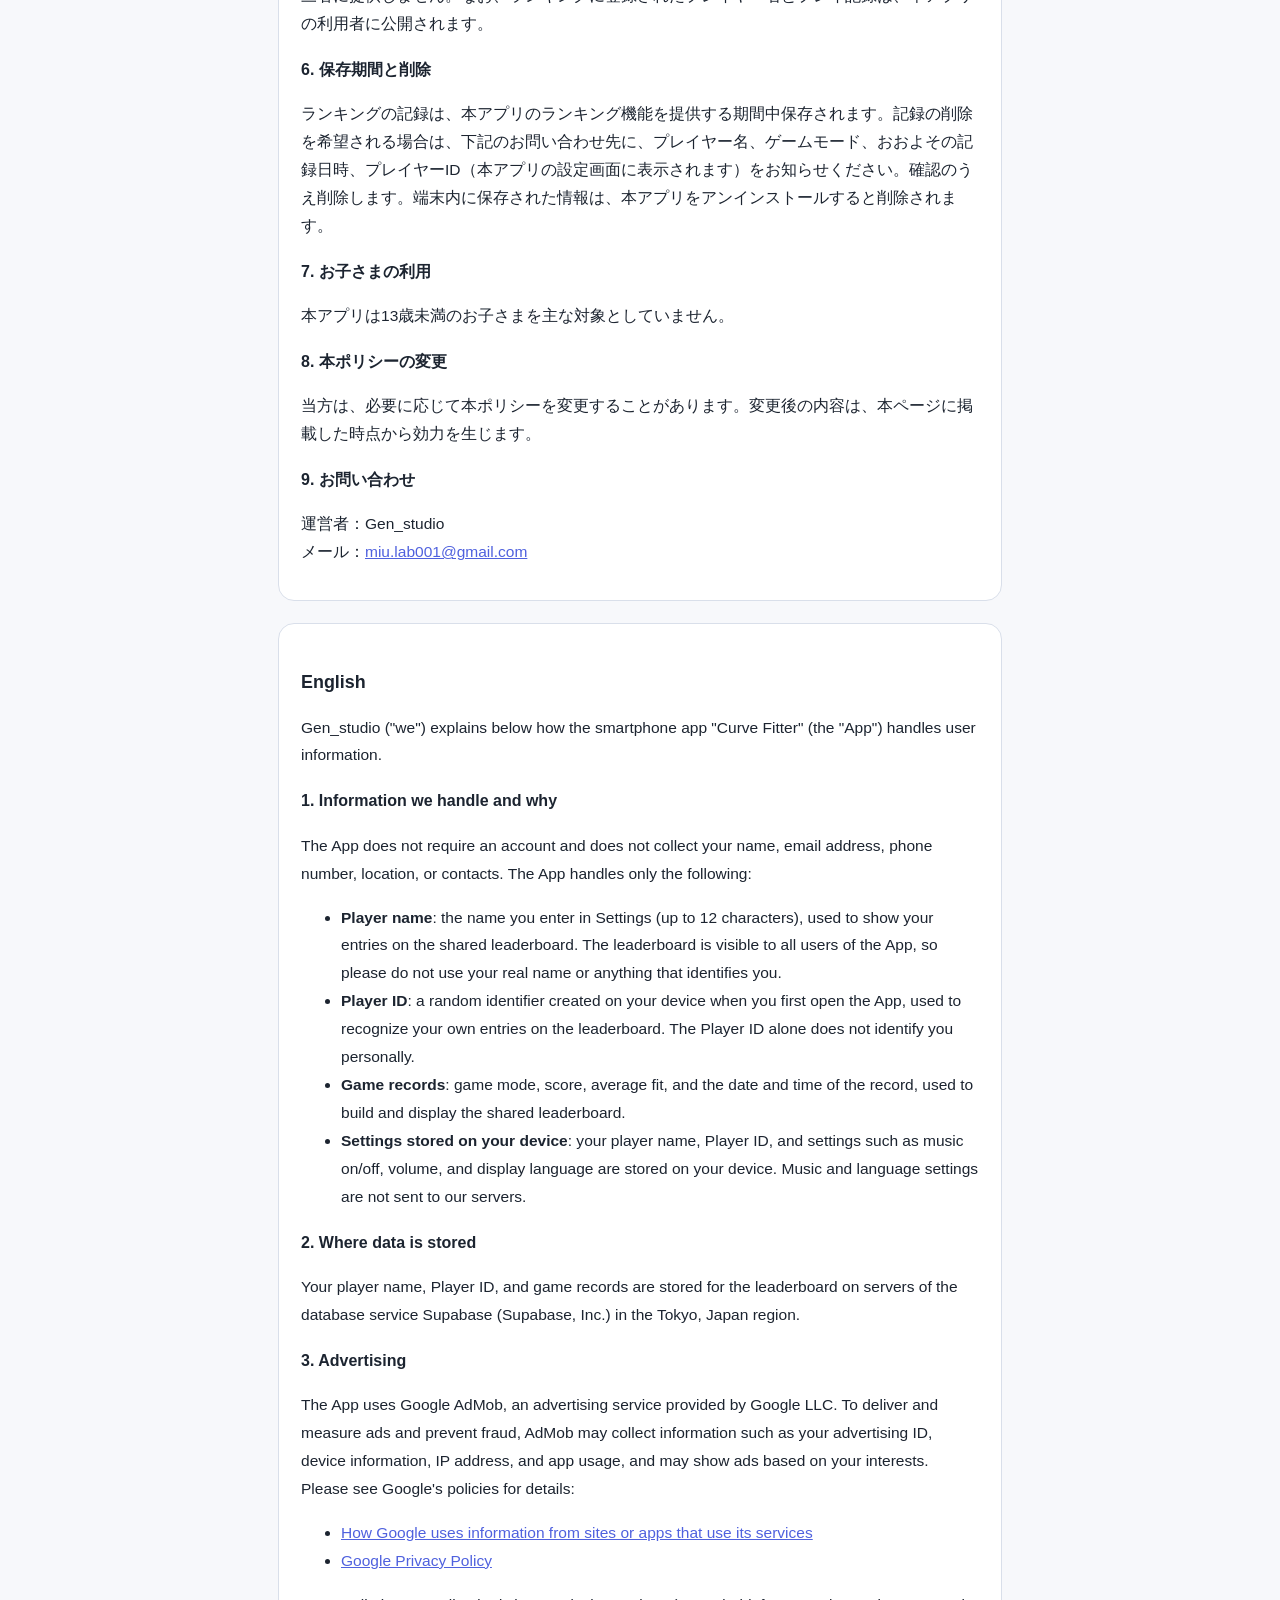
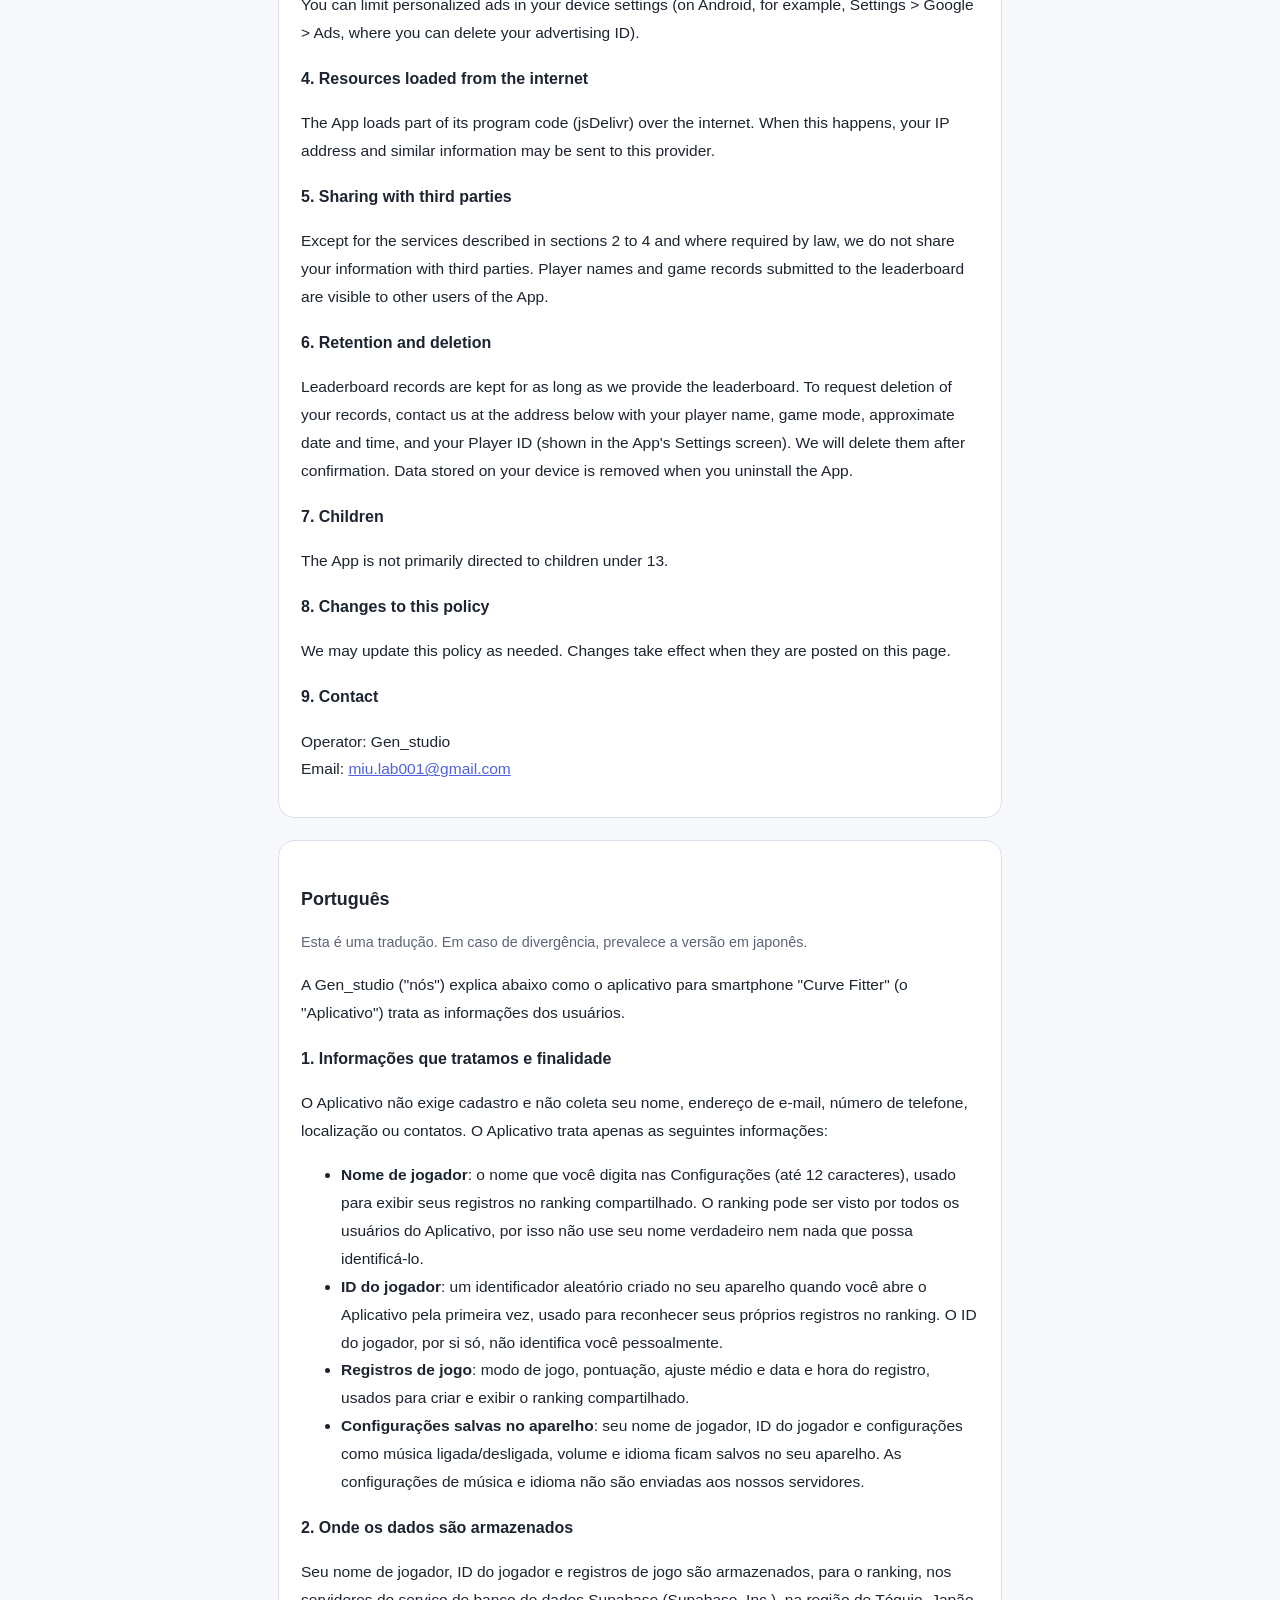
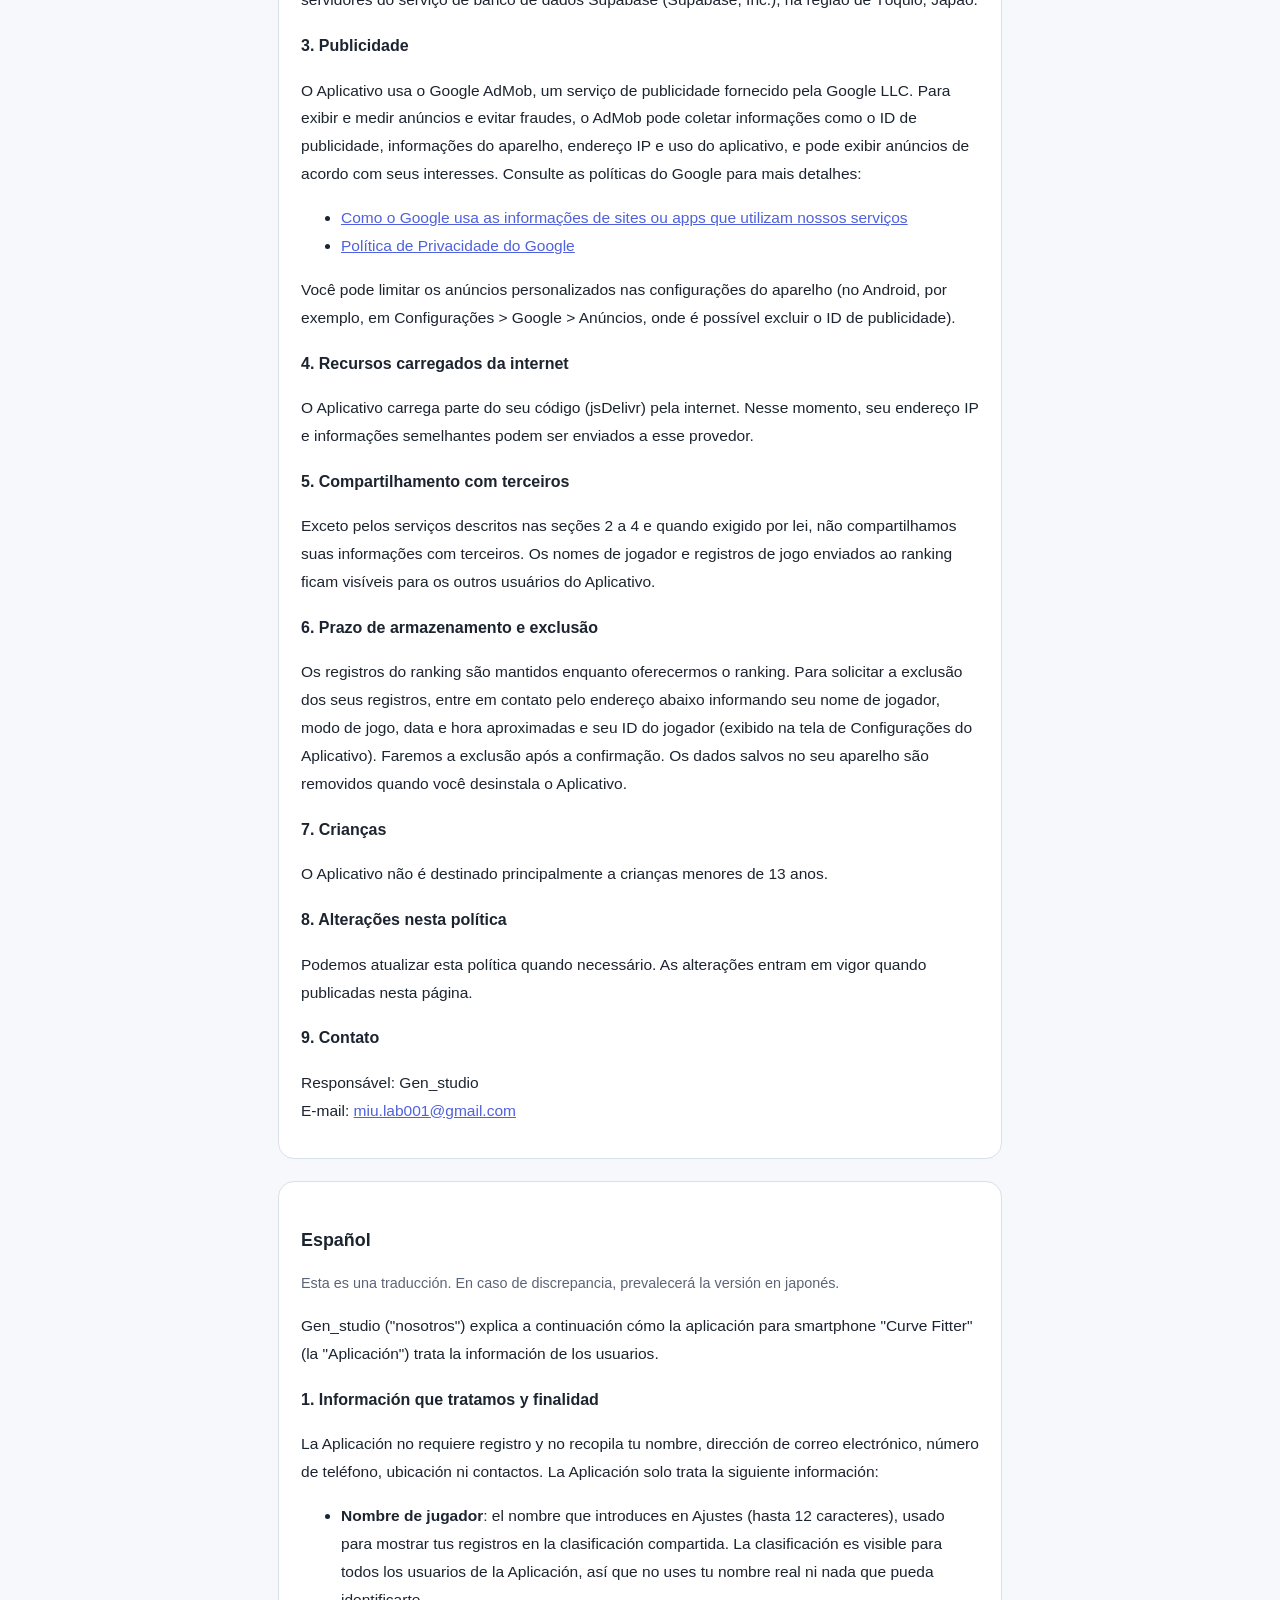
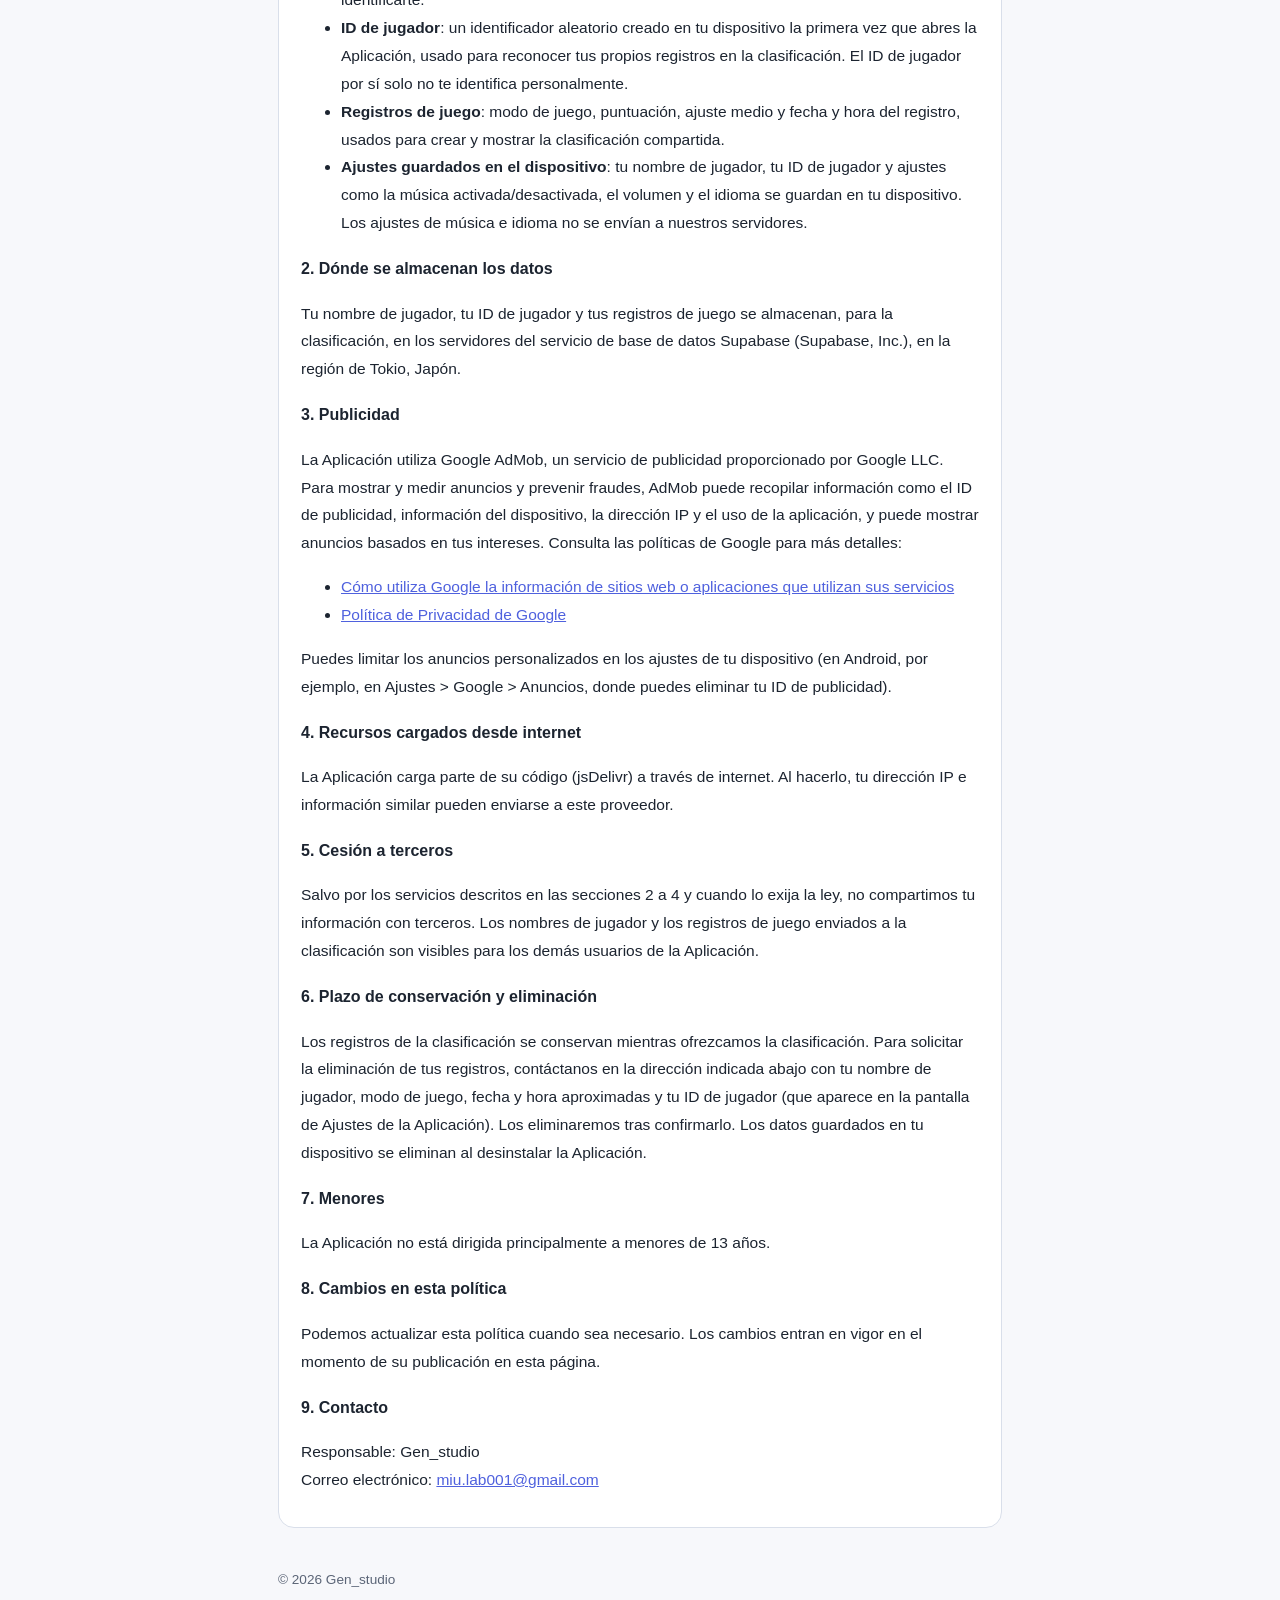
==== commit 3afa1e23: "Privacy policy: remove Google Fonts" ====
--- a/curve-fitter/privacy.html
+++ b/curve-fitter/privacy.html
@@ -38,7 +38,7 @@
 <p>パーソナライズド広告は、端末の設定（Android の場合「設定」→「Google」→「広告」など）から広告IDを削除するなどして、表示されないようにできます。</p>
 
 <h3>4. 外部からの読み込みについて</h3>
-<p>本アプリは、表示用のフォント（Google Fonts）やプログラムの一部（jsDelivr）をインターネット経由で読み込みます。その際、これらのサービスの提供者に利用者のIPアドレス等が送信されることがあります。</p>
+<p>本アプリは、プログラムの一部（jsDelivr）をインターネット経由で読み込みます。その際、このサービスの提供者に利用者のIPアドレス等が送信されることがあります。</p>
 
 <h3>5. 第三者への提供</h3>
 <p>当方は、上記2〜4の外部サービスへの送信および法令に基づく場合を除き、利用者の情報を第三者に提供しません。なお、ランキングに登録されたプレイヤー名とプレイ記録は、本アプリの利用者に公開されます。</p>
@@ -81,7 +81,7 @@
 <p>You can limit personalized ads in your device settings (on Android, for example, Settings &gt; Google &gt; Ads, where you can delete your advertising ID).</p>
 
 <h3>4. Resources loaded from the internet</h3>
-<p>The App loads display fonts (Google Fonts) and part of its program code (jsDelivr) over the internet. When this happens, your IP address and similar information may be sent to these providers.</p>
+<p>The App loads part of its program code (jsDelivr) over the internet. When this happens, your IP address and similar information may be sent to this provider.</p>
 
 <h3>5. Sharing with third parties</h3>
 <p>Except for the services described in sections 2 to 4 and where required by law, we do not share your information with third parties. Player names and game records submitted to the leaderboard are visible to other users of the App.</p>
@@ -125,7 +125,7 @@
 <p>Você pode limitar os anúncios personalizados nas configurações do aparelho (no Android, por exemplo, em Configurações &gt; Google &gt; Anúncios, onde é possível excluir o ID de publicidade).</p>
 
 <h3>4. Recursos carregados da internet</h3>
-<p>O Aplicativo carrega fontes de exibição (Google Fonts) e parte do seu código (jsDelivr) pela internet. Nesse momento, seu endereço IP e informações semelhantes podem ser enviados a esses provedores.</p>
+<p>O Aplicativo carrega parte do seu código (jsDelivr) pela internet. Nesse momento, seu endereço IP e informações semelhantes podem ser enviados a esse provedor.</p>
 
 <h3>5. Compartilhamento com terceiros</h3>
 <p>Exceto pelos serviços descritos nas seções 2 a 4 e quando exigido por lei, não compartilhamos suas informações com terceiros. Os nomes de jogador e registros de jogo enviados ao ranking ficam visíveis para os outros usuários do Aplicativo.</p>
@@ -169,7 +169,7 @@
 <p>Puedes limitar los anuncios personalizados en los ajustes de tu dispositivo (en Android, por ejemplo, en Ajustes &gt; Google &gt; Anuncios, donde puedes eliminar tu ID de publicidad).</p>
 
 <h3>4. Recursos cargados desde internet</h3>
-<p>La Aplicación carga fuentes de visualización (Google Fonts) y parte de su código (jsDelivr) a través de internet. Al hacerlo, tu dirección IP e información similar pueden enviarse a estos proveedores.</p>
+<p>La Aplicación carga parte de su código (jsDelivr) a través de internet. Al hacerlo, tu dirección IP e información similar pueden enviarse a este proveedor.</p>
 
 <h3>5. Cesión a terceros</h3>
 <p>Salvo por los servicios descritos en las secciones 2 a 4 y cuando lo exija la ley, no compartimos tu información con terceros. Los nombres de jugador y los registros de juego enviados a la clasificación son visibles para los demás usuarios de la Aplicación.</p>
